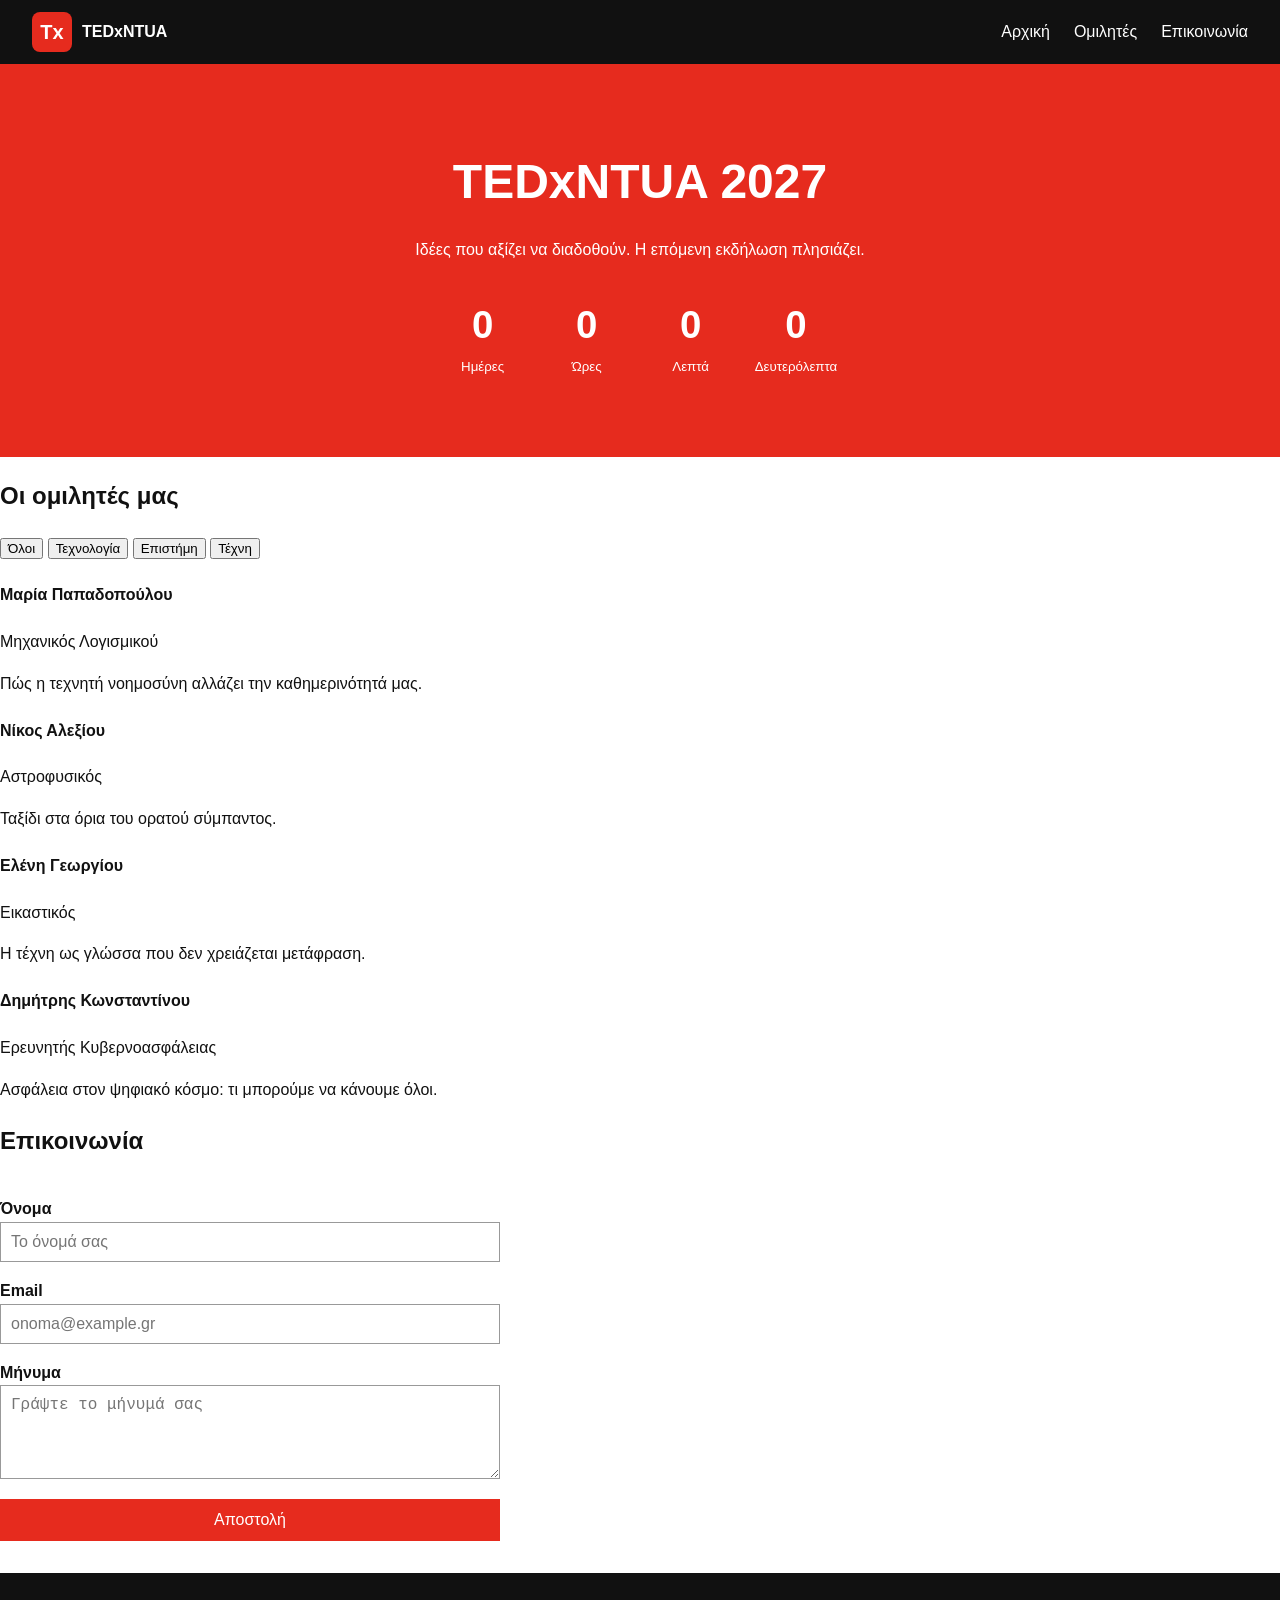
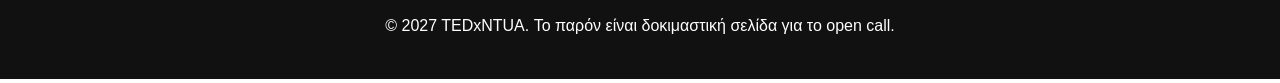
==== index.html @ 9f88c24f "Add files via upload" ====
<!DOCTYPE html>
<html lang="en">
<head>
  <meta charset="UTF-8">
  <title>TEDxNTUA 2027</title>
  <link rel="stylesheet" href="style.css">
  <script src="script.js"></script>
</head>
<body>

  <header class="site-header">
    <a href="#home" class="logo">
      <img src="data:image/svg+xml,%3Csvg xmlns='http://www.w3.org/2000/svg' viewBox='0 0 40 40'%3E%3Crect width='40' height='40' rx='8' fill='%23e62b1e'/%3E%3Ctext x='20' y='27' font-size='20' font-family='Arial' font-weight='bold' fill='white' text-anchor='middle'%3ETx%3C/text%3E%3C/svg%3E" width="40" height="40">
      TEDxNTUA
    </a>
    <button id="menu-toggle" class="menu-toggle" aria-label="Μενού">☰</button>
    <nav>
      <ul class="nav-links" id="nav-links">
        <li><a href="#home">Αρχική</a></li>
        <li><a href="#speakers">Ομιλητές</a></li>
        <li><a href="#contact">Επικοινωνία</a></li>
      </ul>
    </nav>
  </header>

  <main>
    <section id="home" class="hero">
      <h1>TEDxNTUA 2027</h1>
      <p>Ιδέες που αξίζει να διαδοθούν. Η επόμενη εκδήλωση πλησιάζει.</p>
      <div class="countdown"> 
        <div><span id="days">0</span><small>Ημέρες</small></div>
        <div><span id="hours">0</span><small>Ώρες</small></div>
        <div><span id="minutes">0</span><small>Λεπτά</small></div>
        <div><span id="seconds">0</span><small>Δευτερόλεπτα</small></div>
      </div>
    </section>

    <section id="speakers" class="section">
      <h2>Οι ομιλητές μας</h2>
      <div class="filters">
        <button class="filter-btn active" data-filter="all">Όλοι</button>
        <button class="filter-btn" data-filter="tech">Τεχνολογία</button>
        <button class="filter-btn" data-filter="science">Επιστήμη</button>
        <button class="filter-btn" data-filter="art">Τέχνη</button>
      </div>

      <div class="speakers-grid">
        <article class="speaker-card" data-category="tech">
          <h4>Μαρία Παπαδοπούλου</h4>
          <p class="role">Μηχανικός Λογισμικού</p>
          <p>Πώς η τεχνητή νοημοσύνη αλλάζει την καθημερινότητά μας.</p>
        </article>
        <article class="speaker-card" data-category="science">
          <h4>Νίκος Αλεξίου</h4>
          <p class="role">Αστροφυσικός</p>
          <p>Ταξίδι στα όρια του ορατού σύμπαντος.</p>
        </article>
        <article class="speaker-card" data-category="art">
          <h4>Ελένη Γεωργίου</h4>
          <p class="role">Εικαστικός</p>
          <p>Η τέχνη ως γλώσσα που δεν χρειάζεται μετάφραση.</p>
        </article>
        <article class="speaker-card" data-category="tech">
          <h4>Δημήτρης Κωνσταντίνου</h4>
          <p class="role">Ερευνητής Κυβερνοασφάλειας</p>
          <p>Ασφάλεια στον ψηφιακό κόσμο: τι μπορούμε να κάνουμε όλοι.</p>
        </article>
      </div>
    </section>

    <section id="contact" class="section">
      <h2>Επικοινωνία</h2>
      <form id="contact-form">
        <label for="name">Όνομα</label>
        <input type="text" id="name" name="name" placeholder="Το όνομά σας">

        <label for="email">Email</label>
        <input type="text" id="e-mail" name="email" placeholder="onoma@example.gr">

        <label for="message">Μήνυμα</label>
        <textarea id="message" name="message" rows="4" placeholder="Γράψτε το μήνυμά σας"></textarea>

        <button type="submit" class="submit-btn">Αποστολή</button>
        <p id="form-message"></p>
      </form>
    </section>
  </main>

  <footer class="site-footer">
    <p>© 2027 TEDxNTUA. Το παρόν είναι δοκιμαστική σελίδα για το open call.</p>
  </footer>

</body>
</html>
---- style.css ----
:root {
  --red: #e62b1e;
  --black: #111111;
  --white: #ffffff;
  --grey: #f3f3f3;
}

body {
  margin: 0;
  font-family: Arial, Helvetica, sans-serif;
  color: var(--black);
  background: var(--white);
  line-height: 1.6;
}

/* Header */
.site-header {
  display: flex;
  justify-content: space-between;
  align-items: center;
  padding: 12px 32px;
  background: var(--black);
}

.logo {
  display: flex;
  align-items: center;
  gap: 10px;
  color: var(--white);
  font-weight: bold;
  text-decoration: none;
}

.nav-links {
  display: flex;
  gap: 24px;
  list-style: none;
  margin: 0;
  padding: 0;
}

.nav-links a {
  color: var(--white);
  text-decoration: none;
}

.nav-links a:hover {
  color: var(--red);
}

.menu-toggle {
  display: none;
  background: none;
  border: none;
  color: var(--white);
  font-size: 1.6rem;
  cursor: pointer;
}

/* Hero */
.hero {
  text-align: center;
  padding: 80px 20px;
  background: var(--red);
  color: var(--white);
}

.hero h1 {
  font-size: 3rem;
  margin: 0 0 8px;
}

.countdown {
  display: flex;
  justify-content: center;
  gap: 24px;
  margin-top: 32px;
}

.countdown div {
  display: flex;
  flex-direction: column;
  min-width: 80px;
}

.countdown span {
  font-size: 2.4rem;
  font-weight: bold;
}

/* Sections for speakers */



/* Form */
form {
  display: flex;
  flex-direction: column;
  max-width: 500px;
}

label {
  margin-top: 16px;
  font-weight: bold;
}

input,
textarea {
  padding: 10px;
  border: 1px solid #999;
  font-size: 1rem;
}

.submit-btn {
  margin-top: 20px;
  padding: 12px;
  background: var(--red);
  color: var(--white);
  border: none;
  font-size: 1rem;
  cursor: pointer;
}

#form-message.error {
  color: #c00000;
}

#form-message.success {
  color: #2e7d32;
}

/* Footer */
.site-footer {
  text-align: center;
  padding: 24px;
  background: var(--black);
  color: var(--white);
}

/* Mobile */
@media (max-width: 768) {
  .menu-toggle {
    display: block;
  }

  .nav-links {
    display: none;
    flex-direction: column;
    position: absolute;
    top: 64px;
    right: 0;
    left: 0;
    padding: 16px 32px;
    background: var(--black);
  }

  .nav-links.active {
    display: flex;
  }

  .hero h1 {
    font-size: 2rem;
  }

  .countdown {
    gap: 8px;
  }
}
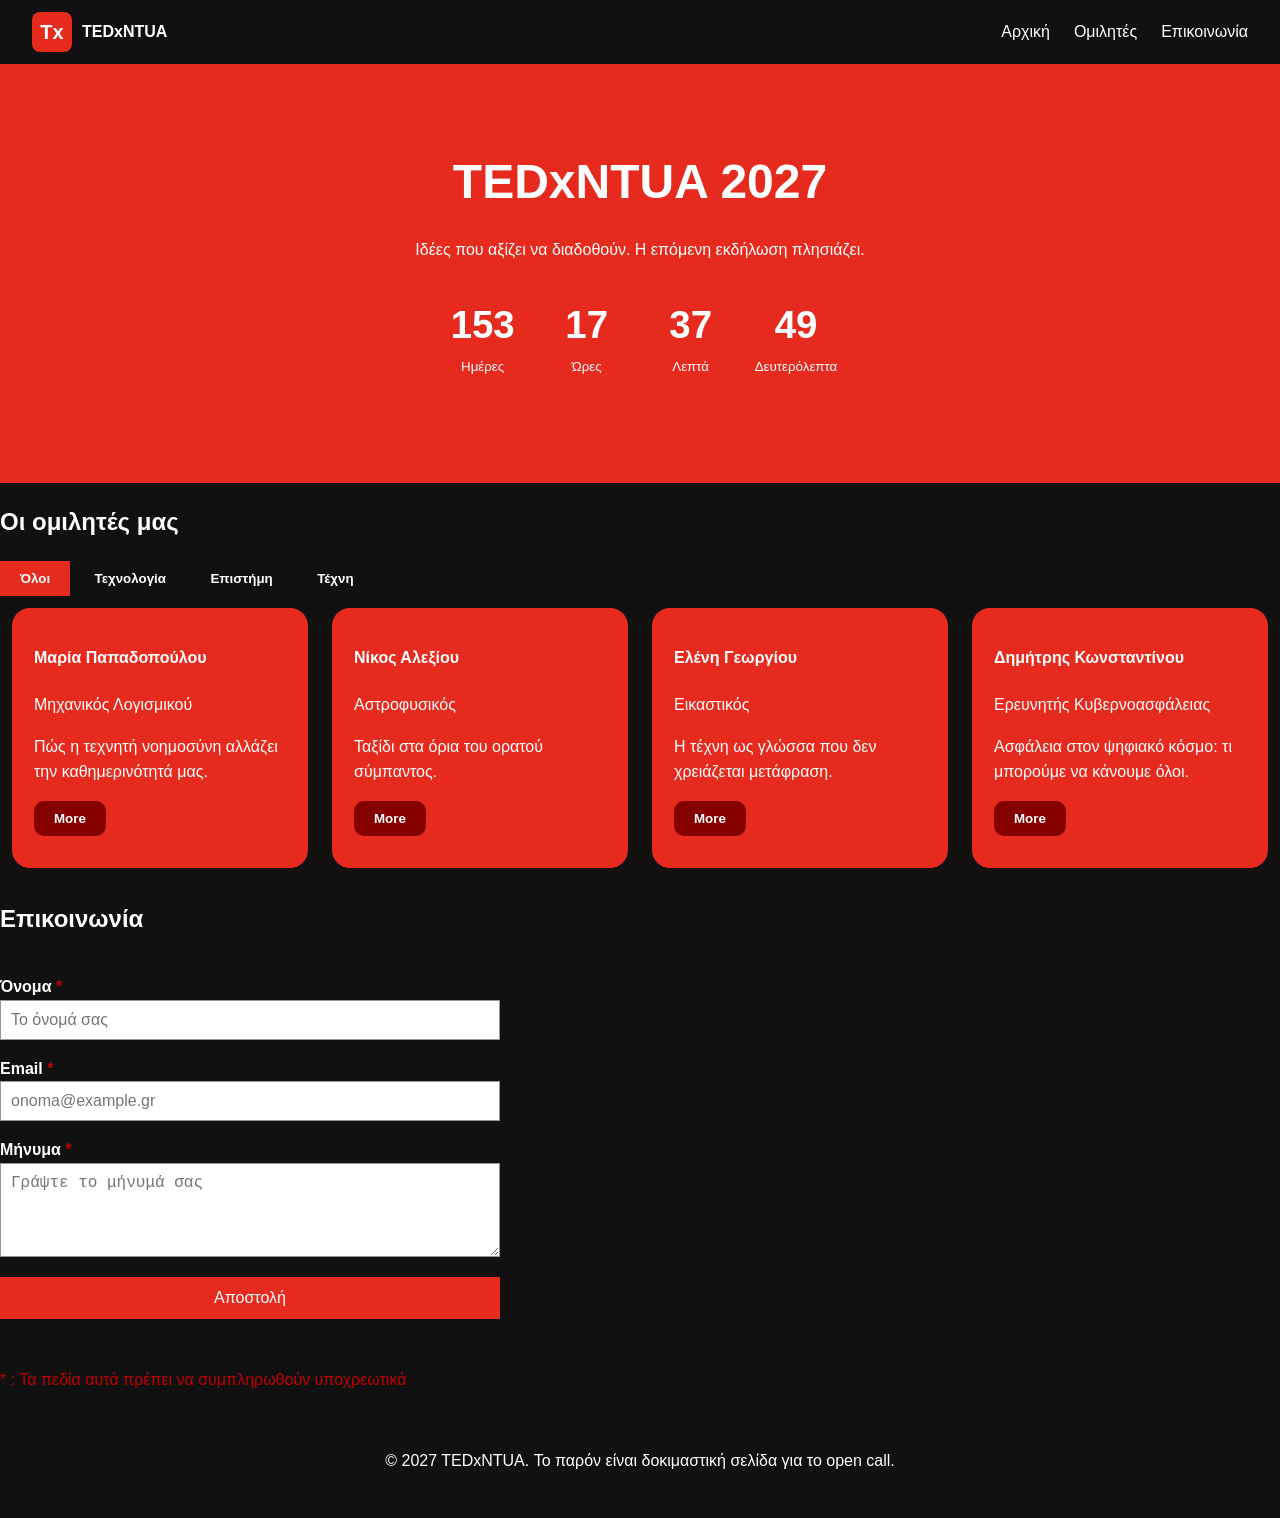
==== commit 920ef708: "Update HTML CSS and JavaScript" ====
--- a/index.html
+++ b/index.html
@@ -4,7 +4,7 @@
   <meta charset="UTF-8">
   <title>TEDxNTUA 2027</title>
   <link rel="stylesheet" href="style.css">
-  <script src="script.js"></script>
+
 </head>
 <body>
 
@@ -33,6 +33,8 @@
         <div><span id="minutes">0</span><small>Λεπτά</small></div>
         <div><span id="seconds">0</span><small>Δευτερόλεπτα</small></div>
       </div>
+      <br><div><span id="hidden1"></span></div>
+      <div><span id="hidden2"></span></div>
     </section>
 
     <section id="speakers" class="section">
@@ -45,25 +47,33 @@
       </div>
 
       <div class="speakers-grid">
-        <article class="speaker-card" data-category="tech">
+        <article class="speaker-card" data-category="tech"><span class="speaker-box">
           <h4>Μαρία Παπαδοπούλου</h4>
           <p class="role">Μηχανικός Λογισμικού</p>
           <p>Πώς η τεχνητή νοημοσύνη αλλάζει την καθημερινότητά μας.</p>
+          <button id="btn1" class="speaker-btn" type="button">More</button>
+          <p id="speaker1"></p></span>
         </article>
-        <article class="speaker-card" data-category="science">
+        <article class="speaker-card" data-category="science"><span class="speaker-box">
           <h4>Νίκος Αλεξίου</h4>
           <p class="role">Αστροφυσικός</p>
           <p>Ταξίδι στα όρια του ορατού σύμπαντος.</p>
+          <button id="btn2" class="speaker-btn" type="button" href="">More</button>
+          <p id="speaker2"></p></span>
         </article>
-        <article class="speaker-card" data-category="art">
+        <article class="speaker-card" data-category="art"><span class="speaker-box">
           <h4>Ελένη Γεωργίου</h4>
           <p class="role">Εικαστικός</p>
           <p>Η τέχνη ως γλώσσα που δεν χρειάζεται μετάφραση.</p>
+          <button id="btn3" class="speaker-btn" type="button" href="">More</button>
+          <p id="speaker3"></p></span>
         </article>
-        <article class="speaker-card" data-category="tech">
+        <article class="speaker-card" data-category="tech"><span class="speaker-box">
           <h4>Δημήτρης Κωνσταντίνου</h4>
           <p class="role">Ερευνητής Κυβερνοασφάλειας</p>
           <p>Ασφάλεια στον ψηφιακό κόσμο: τι μπορούμε να κάνουμε όλοι.</p>
+          <button id="btn4" class="speaker-btn" type="button" href="">More</button>
+          <p id="speaker4"></p></span>
         </article>
       </div>
     </section>
@@ -71,17 +81,19 @@
     <section id="contact" class="section">
       <h2>Επικοινωνία</h2>
       <form id="contact-form">
-        <label for="name">Όνομα</label>
+        <label for="name">Όνομα<span class="mandatoryText"> *</span></label>
         <input type="text" id="name" name="name" placeholder="Το όνομά σας">
 
-        <label for="email">Email</label>
-        <input type="text" id="e-mail" name="email" placeholder="onoma@example.gr">
+        <label for="email">Email<span class="mandatoryText"> *</span></label>
+        <input type="text" id="email" name="email" placeholder="onoma@example.gr">
+        <!--Αλλαγή του id="e-mail" σε id="email". Ανάλογη αλλαγή του id στο αντίστοιχο κομμάτι του JS κώδικα-->
 
-        <label for="message">Μήνυμα</label>
+        <label for="message">Μήνυμα<span class="mandatoryText"> *</span></label>
         <textarea id="message" name="message" rows="4" placeholder="Γράψτε το μήνυμά σας"></textarea>
 
         <button type="submit" class="submit-btn">Αποστολή</button>
         <p id="form-message"></p>
+        <p id="mandatory-text">* : Τα πεδία αυτά πρέπει να συμπληρωθούν υποχρεωτικά</p>
       </form>
     </section>
   </main>
@@ -90,5 +102,6 @@
     <p>© 2027 TEDxNTUA. Το παρόν είναι δοκιμαστική σελίδα για το open call.</p>
   </footer>
 
+  <script src="script.js"></script>
 </body>
 </html>
--- a/style.css
+++ b/style.css
@@ -9,7 +9,7 @@
   margin: 0;
   font-family: Arial, Helvetica, sans-serif;
   color: var(--black);
-  background: var(--white);
+  background: var(--black);
   line-height: 1.6;
 }
 
@@ -88,9 +88,92 @@
   font-weight: bold;
 }
 
+#hidden1 {
+  display: flex;
+  justify-content: center;
+  font-size: 2rem;
+  font-weight: bold;
+}
+
+#hidden2 {
+  display: flex;
+  justify-content: center;
+  font-size: 2rem;
+  font-weight: bold;
+}
+
 /* Sections for speakers */
 
-
+.section {
+  background-color: var(--black);
+  color: var(--white);
+}
+
+.filters div {
+  display: flex;
+  flex-direction: column;
+  min-width: 80px;
+}
+
+.filter-btn {
+  background-color: var(--black);
+  color: var(--white);
+  display:inline;
+  padding: 10px 20px;
+  border: 0px;
+  transition: background-color 0.25s;
+  font-weight: bold;
+  cursor: pointer;
+  
+}
+
+.filter-btn:hover,
+.filter-btn.active {
+  background-color: var(--red);
+
+}
+
+.speakers-grid {
+
+  display: flex;
+  align-items: center;
+}
+
+.speaker-box {
+  display: inline-block;
+  background-color: var(--red);
+  color: var(--white);
+  padding: 16px 22px;
+  margin: 12px;
+  border: 0px;
+  border-radius: 18px;
+  max-width: 320px;
+  width: fit-content;
+  box-sizing: border-box;
+  overflow-wrap: break-word;
+  transition: background-color 0.25s;
+}
+
+.speaker-box:hover {
+  background-color: #860000;
+}
+
+.speaker-btn {
+  background-color: #860000;
+  color: var(--white);
+  display:inline;
+  padding: 10px 20px;
+  border: 0px;
+  border-radius: 10px;
+  transition: background-color 0.25s;
+  font-weight: bold;
+  cursor: pointer;
+  transition: background-color 0.25s;  
+}
+
+.speaker-btn:hover {
+  background-color: var(--red);
+}
 
 /* Form */
 form {
@@ -102,6 +185,14 @@
 label {
   margin-top: 16px;
   font-weight: bold;
+}
+
+.mandatoryText {
+  color: #c00000;
+}
+
+#mandatory-text {
+  color: #c00000;
 }
 
 input,
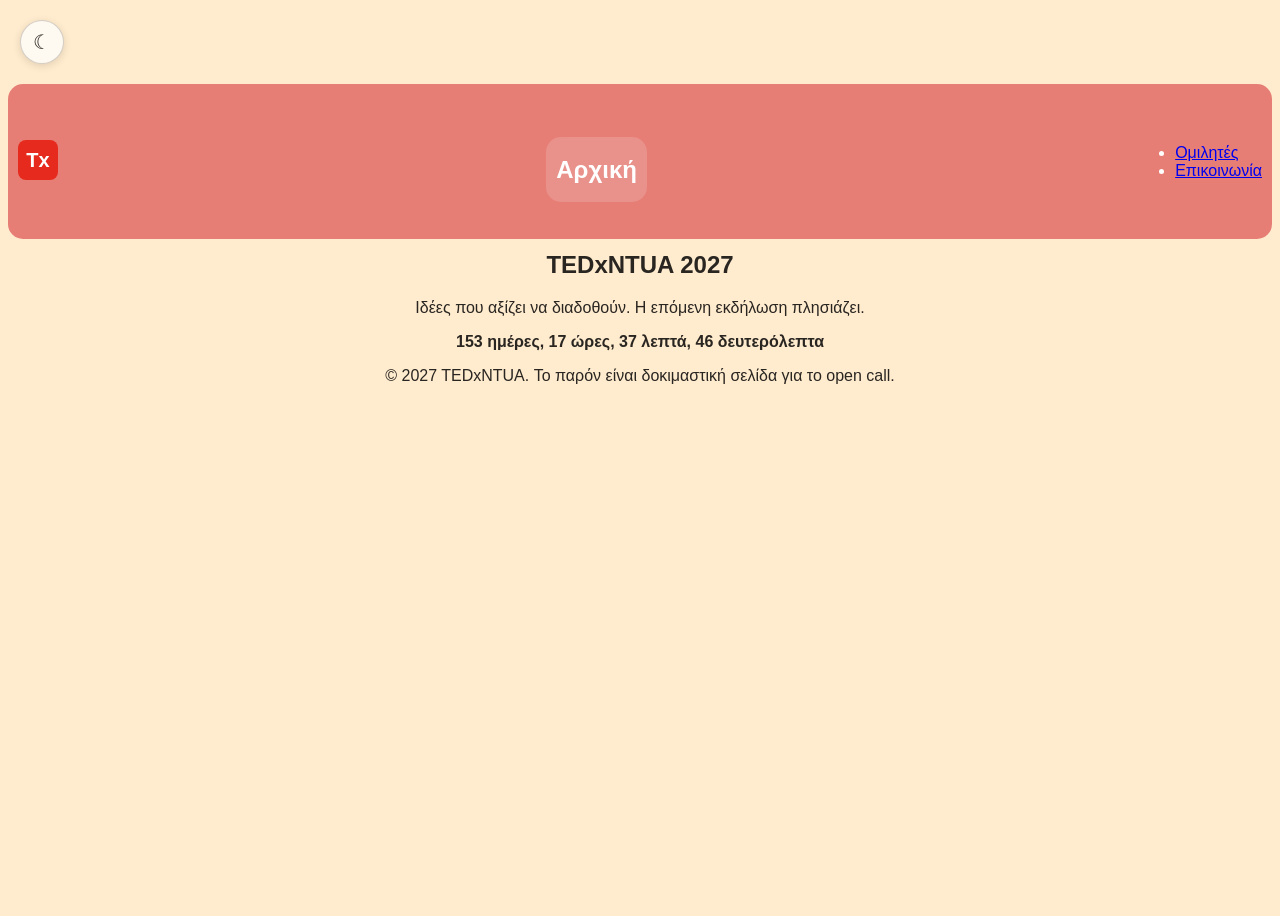
==== commit f4de7974: "Merge c635d802af58a04723cc4890bc1bf04b3b011d96 into f40c5a14f1881b2fcc44dd450887e048344ab71b" ====
--- a/index.html
+++ b/index.html
@@ -1,107 +1,80 @@
-<!DOCTYPE html>
-<html lang="en">
-<head>
-  <meta charset="UTF-8">
-  <title>TEDxNTUA 2027</title>
-  <link rel="stylesheet" href="style.css">
-
-</head>
-<body>
-
-  <header class="site-header">
-    <a href="#home" class="logo">
-      <img src="data:image/svg+xml,%3Csvg xmlns='http://www.w3.org/2000/svg' viewBox='0 0 40 40'%3E%3Crect width='40' height='40' rx='8' fill='%23e62b1e'/%3E%3Ctext x='20' y='27' font-size='20' font-family='Arial' font-weight='bold' fill='white' text-anchor='middle'%3ETx%3C/text%3E%3C/svg%3E" width="40" height="40">
-      TEDxNTUA
-    </a>
-    <button id="menu-toggle" class="menu-toggle" aria-label="Μενού">☰</button>
-    <nav>
-      <ul class="nav-links" id="nav-links">
-        <li><a href="#home">Αρχική</a></li>
-        <li><a href="#speakers">Ομιλητές</a></li>
-        <li><a href="#contact">Επικοινωνία</a></li>
-      </ul>
-    </nav>
-  </header>
-
-  <main>
-    <section id="home" class="hero">
-      <h1>TEDxNTUA 2027</h1>
-      <p>Ιδέες που αξίζει να διαδοθούν. Η επόμενη εκδήλωση πλησιάζει.</p>
-      <div class="countdown"> 
-        <div><span id="days">0</span><small>Ημέρες</small></div>
-        <div><span id="hours">0</span><small>Ώρες</small></div>
-        <div><span id="minutes">0</span><small>Λεπτά</small></div>
-        <div><span id="seconds">0</span><small>Δευτερόλεπτα</small></div>
-      </div>
-      <br><div><span id="hidden1"></span></div>
-      <div><span id="hidden2"></span></div>
-    </section>
-
-    <section id="speakers" class="section">
-      <h2>Οι ομιλητές μας</h2>
-      <div class="filters">
-        <button class="filter-btn active" data-filter="all">Όλοι</button>
-        <button class="filter-btn" data-filter="tech">Τεχνολογία</button>
-        <button class="filter-btn" data-filter="science">Επιστήμη</button>
-        <button class="filter-btn" data-filter="art">Τέχνη</button>
-      </div>
-
-      <div class="speakers-grid">
-        <article class="speaker-card" data-category="tech"><span class="speaker-box">
-          <h4>Μαρία Παπαδοπούλου</h4>
-          <p class="role">Μηχανικός Λογισμικού</p>
-          <p>Πώς η τεχνητή νοημοσύνη αλλάζει την καθημερινότητά μας.</p>
-          <button id="btn1" class="speaker-btn" type="button">More</button>
-          <p id="speaker1"></p></span>
-        </article>
-        <article class="speaker-card" data-category="science"><span class="speaker-box">
-          <h4>Νίκος Αλεξίου</h4>
-          <p class="role">Αστροφυσικός</p>
-          <p>Ταξίδι στα όρια του ορατού σύμπαντος.</p>
-          <button id="btn2" class="speaker-btn" type="button" href="">More</button>
-          <p id="speaker2"></p></span>
-        </article>
-        <article class="speaker-card" data-category="art"><span class="speaker-box">
-          <h4>Ελένη Γεωργίου</h4>
-          <p class="role">Εικαστικός</p>
-          <p>Η τέχνη ως γλώσσα που δεν χρειάζεται μετάφραση.</p>
-          <button id="btn3" class="speaker-btn" type="button" href="">More</button>
-          <p id="speaker3"></p></span>
-        </article>
-        <article class="speaker-card" data-category="tech"><span class="speaker-box">
-          <h4>Δημήτρης Κωνσταντίνου</h4>
-          <p class="role">Ερευνητής Κυβερνοασφάλειας</p>
-          <p>Ασφάλεια στον ψηφιακό κόσμο: τι μπορούμε να κάνουμε όλοι.</p>
-          <button id="btn4" class="speaker-btn" type="button" href="">More</button>
-          <p id="speaker4"></p></span>
-        </article>
-      </div>
-    </section>
-
-    <section id="contact" class="section">
-      <h2>Επικοινωνία</h2>
-      <form id="contact-form">
-        <label for="name">Όνομα<span class="mandatoryText"> *</span></label>
-        <input type="text" id="name" name="name" placeholder="Το όνομά σας">
-
-        <label for="email">Email<span class="mandatoryText"> *</span></label>
-        <input type="text" id="email" name="email" placeholder="onoma@example.gr">
-        <!--Αλλαγή του id="e-mail" σε id="email". Ανάλογη αλλαγή του id στο αντίστοιχο κομμάτι του JS κώδικα-->
-
-        <label for="message">Μήνυμα<span class="mandatoryText"> *</span></label>
-        <textarea id="message" name="message" rows="4" placeholder="Γράψτε το μήνυμά σας"></textarea>
-
-        <button type="submit" class="submit-btn">Αποστολή</button>
-        <p id="form-message"></p>
-        <p id="mandatory-text">* : Τα πεδία αυτά πρέπει να συμπληρωθούν υποχρεωτικά</p>
-      </form>
-    </section>
-  </main>
-
-  <footer class="site-footer">
-    <p>© 2027 TEDxNTUA. Το παρόν είναι δοκιμαστική σελίδα για το open call.</p>
-  </footer>
-
-  <script src="script.js"></script>
-</body>
-</html>+<!DOCTYPE html>
+<html lang="en">
+  
+<head>
+  <meta charset="UTF-8">
+  <title>TEDxNTUA 2027</title>
+  <link rel="stylesheet" href="style.css">
+  <script src="index.js"></script>
+  <script src="buttons.js" defer></script>
+</head>
+
+<body>
+
+  <button class="theme-toggle" type="button" aria-label="Ενεργοποίηση σκοτεινής λειτουργίας" aria-pressed="false" title="Εναλλαγή θέματος">☾</button>
+
+  <header class="site-header">
+    <a href="#home" class="logo">
+      <img src="data:image/svg+xml,%3Csvg xmlns='http://www.w3.org/2000/svg' viewBox='0 0 40 40'%3E%3Crect width='40' height='40' rx='8' fill='%23e62b1e'/%3E%3Ctext x='20' y='27' font-size='20' font-family='Arial' font-weight='bold' fill='white' text-anchor='middle'%3ETx%3C/text%3E%3C/svg%3E" width="40" height="40">
+    </a>
+    <h2>Αρχική</h2>
+    <nav>
+      <ul class="nav-links" id="nav-links">
+        <li><a href="speakers.html">Ομιλητές</a></li>
+        <li><a href="contact.html">Επικοινωνία</a></li>
+      </ul>
+    </nav>
+  </header>
+
+  <main>
+    <section id="home" class="hero">
+      <h1>TEDxNTUA 2027</h1>
+      <p>Ιδέες που αξίζει να διαδοθούν. Η επόμενη εκδήλωση πλησιάζει.</p>
+       <div id="countdown"></div>
+
+    <script>
+        const targetDate = new Date(2027, 4, 9 ); // 9 Μαϊού 2027
+
+        function updateCountdown() {
+            const now = new Date();
+            const difference = targetDate.getTime() - now.getTime();
+
+            
+            if (difference <= 0) {
+                document.getElementById("countdown").textContent =
+                    "Το event θα εχρήσει σήμερα!";
+                clearInterval(timer);
+                return;
+            }
+
+            
+            const days = Math.floor(difference / (1000 * 60 * 60 * 24));
+            const hours = Math.floor(
+                (difference / (1000 * 60 * 60)) % 24
+            );
+            const minutes = Math.floor(
+                (difference / (1000 * 60)) % 60
+            );
+            const seconds = Math.floor(
+                (difference / 1000) % 60
+            );
+
+            
+            document.getElementById("countdown").textContent =
+                `${days} ημέρες, ${hours} ώρες, ` +
+                `${minutes} λεπτά, ${seconds} δευτερόλεπτα`;
+        }
+
+        updateCountdown();
+        const timer = setInterval(updateCountdown, 1000);
+    </script>
+
+    
+  </main>
+
+  <footer class="site-footer">
+    <p>© 2027 TEDxNTUA. Το παρόν είναι δοκιμαστική σελίδα για το open call.</p>
+  </footer>
+
+</body>
+</html>
--- a/style.css
+++ b/style.css
@@ -1,259 +1,395 @@
-:root {
-  --red: #e62b1e;
-  --black: #111111;
-  --white: #ffffff;
-  --grey: #f3f3f3;
-}
-
-body {
-  margin: 0;
-  font-family: Arial, Helvetica, sans-serif;
-  color: var(--black);
-  background: var(--black);
-  line-height: 1.6;
-}
-
-/* Header */
-.site-header {
-  display: flex;
-  justify-content: space-between;
-  align-items: center;
-  padding: 12px 32px;
-  background: var(--black);
-}
-
-.logo {
-  display: flex;
-  align-items: center;
-  gap: 10px;
-  color: var(--white);
-  font-weight: bold;
-  text-decoration: none;
-}
-
-.nav-links {
-  display: flex;
-  gap: 24px;
-  list-style: none;
-  margin: 0;
-  padding: 0;
-}
-
-.nav-links a {
-  color: var(--white);
-  text-decoration: none;
-}
-
-.nav-links a:hover {
-  color: var(--red);
-}
-
-.menu-toggle {
-  display: none;
-  background: none;
-  border: none;
-  color: var(--white);
-  font-size: 1.6rem;
-  cursor: pointer;
-}
-
-/* Hero */
-.hero {
-  text-align: center;
-  padding: 80px 20px;
-  background: var(--red);
-  color: var(--white);
-}
-
-.hero h1 {
-  font-size: 3rem;
-  margin: 0 0 8px;
-}
-
-.countdown {
-  display: flex;
-  justify-content: center;
-  gap: 24px;
-  margin-top: 32px;
-}
-
-.countdown div {
-  display: flex;
-  flex-direction: column;
-  min-width: 80px;
-}
-
-.countdown span {
-  font-size: 2.4rem;
-  font-weight: bold;
-}
-
-#hidden1 {
-  display: flex;
-  justify-content: center;
-  font-size: 2rem;
-  font-weight: bold;
-}
-
-#hidden2 {
-  display: flex;
-  justify-content: center;
-  font-size: 2rem;
-  font-weight: bold;
-}
-
-/* Sections for speakers */
-
-.section {
-  background-color: var(--black);
-  color: var(--white);
-}
-
-.filters div {
-  display: flex;
-  flex-direction: column;
-  min-width: 80px;
-}
-
-.filter-btn {
-  background-color: var(--black);
-  color: var(--white);
-  display:inline;
-  padding: 10px 20px;
-  border: 0px;
-  transition: background-color 0.25s;
-  font-weight: bold;
-  cursor: pointer;
-  
-}
-
-.filter-btn:hover,
-.filter-btn.active {
-  background-color: var(--red);
-
-}
-
-.speakers-grid {
-
-  display: flex;
-  align-items: center;
-}
-
-.speaker-box {
-  display: inline-block;
-  background-color: var(--red);
-  color: var(--white);
-  padding: 16px 22px;
-  margin: 12px;
-  border: 0px;
-  border-radius: 18px;
-  max-width: 320px;
-  width: fit-content;
-  box-sizing: border-box;
-  overflow-wrap: break-word;
-  transition: background-color 0.25s;
-}
-
-.speaker-box:hover {
-  background-color: #860000;
-}
-
-.speaker-btn {
-  background-color: #860000;
-  color: var(--white);
-  display:inline;
-  padding: 10px 20px;
-  border: 0px;
-  border-radius: 10px;
-  transition: background-color 0.25s;
-  font-weight: bold;
-  cursor: pointer;
-  transition: background-color 0.25s;  
-}
-
-.speaker-btn:hover {
-  background-color: var(--red);
-}
-
-/* Form */
-form {
-  display: flex;
-  flex-direction: column;
-  max-width: 500px;
-}
-
-label {
-  margin-top: 16px;
-  font-weight: bold;
-}
-
-.mandatoryText {
-  color: #c00000;
-}
-
-#mandatory-text {
-  color: #c00000;
-}
-
-input,
-textarea {
-  padding: 10px;
-  border: 1px solid #999;
-  font-size: 1rem;
-}
-
-.submit-btn {
-  margin-top: 20px;
-  padding: 12px;
-  background: var(--red);
-  color: var(--white);
-  border: none;
-  font-size: 1rem;
-  cursor: pointer;
-}
-
-#form-message.error {
-  color: #c00000;
-}
-
-#form-message.success {
-  color: #2e7d32;
-}
-
-/* Footer */
-.site-footer {
-  text-align: center;
-  padding: 24px;
-  background: var(--black);
-  color: var(--white);
-}
-
-/* Mobile */
-@media (max-width: 768) {
-  .menu-toggle {
-    display: block;
-  }
-
-  .nav-links {
-    display: none;
-    flex-direction: column;
-    position: absolute;
-    top: 64px;
-    right: 0;
-    left: 0;
-    padding: 16px 32px;
-    background: var(--black);
-  }
-
-  .nav-links.active {
-    display: flex;
-  }
-
-  .hero h1 {
-    font-size: 2rem;
-  }
-
-  .countdown {
-    gap: 8px;
-  }
-}+:root {
+    color-scheme: light;
+    --page-bg: blanchedalmond;
+    --surface: #fffaf1;
+    --text: #292521;
+    --header-bg: #e67e76;
+    --section-bg: #e9918b;
+}
+
+body.dark-mode {
+    color-scheme: dark;
+    --page-bg: #001432;
+    --surface: #242a31;
+    --text: #edf0f2;
+    --header-bg: #9e3f3b;
+    --section-bg: #783532;
+}
+
+body{
+    background-color: var(--page-bg);
+    color: var(--text);
+    font-family: Arial, sans-serif;
+    font-size: 16px;
+    align-items: center;
+    justify-content: center;
+    height: 100vh;
+    transition: background-color 0.25s ease, color 0.25s ease;
+}
+
+.theme-toggle {
+    display: inline-grid;
+    place-items: center;
+    width: 2.75rem;
+    height: 2.75rem;
+    margin: 0.75rem;
+    border: 1px solid rgb(41 37 33 / 20%);
+    border-radius: 50%;
+    background: var(--surface);
+    color: var(--text);
+    font-size: 1.25rem;
+    cursor: pointer;
+    box-shadow: 0 2px 8px rgb(0 0 0 / 12%);
+    transition: transform 0.2s ease, background-color 0.25s ease, color 0.25s ease;
+}
+
+.theme-toggle:hover {
+    transform: rotate(-12deg) scale(1.06);
+}
+
+.theme-toggle:focus-visible {
+    outline: 3px solid #e62b1e;
+    outline-offset: 3px;
+}
+
+header {
+    background-color: var(--header-bg);
+    color: white;
+    padding: 10px;
+    display: flex;
+    align-items: center;
+    justify-content: space-between;
+    border-radius: 15px;
+    height: 15vh;
+    position: relative;
+    top: 0.5rem;
+    cursor: pointer;
+    transition: all 0.3s ease;
+    box-shadow: none;
+}
+
+.hero {
+    text-align: center;
+}
+
+h1{
+    align-items: center;
+    text-align: center; 
+    padding: 0;
+    justify-content: center;
+}
+
+p{
+    align-items: center;
+    text-align: center;
+    padding: 0;
+    justify-content: center; 
+}
+
+#countdown {
+    text-align: center;
+    margin: 1rem auto 0;
+    font-weight: 600;
+}
+
+h2{
+    background-color: var(--section-bg);
+    color: white;
+    padding: 10px;
+    display: flex;
+    align-items: center;
+    justify-content: space-between;
+    border-radius: 15px;
+    height: 5vh;
+    position: relative;
+    top: 0.5rem;
+    cursor: pointer;
+    transition: all 0.3s ease;
+    box-shadow: none;
+}
+
+button-1{
+    background: rgb(238, 76, 76);
+    color: white;
+    padding: 5px;
+    border-radius: 15px;
+    height: 5vh;
+    position: relative;
+    top: 0.5rem;
+    cursor: pointer;
+    transition: all 0.3s ease;
+    box-shadow: none;
+}
+
+button-1:hover{
+    background:#e9918b;
+}
+
+button-2{
+    background: rgb(238, 76, 76);
+    color: white;
+    padding: 5px;
+    border-radius: 15px;
+    height: 5vh;
+    position: relative;
+    top: 0.5rem;
+    cursor: pointer;
+    transition: all 0.3s ease;
+    box-shadow: none;
+}
+
+button-2:hover{
+    background:#e9918b;
+}
+
+button-3{
+    background: rgb(238, 76, 76);
+    color: white;
+    padding: 5px;
+    border-radius: 15px;
+    height: 5vh;
+    position: relative;
+    top: 0.5rem;
+    cursor: pointer;
+    transition: all 0.3s ease;
+    box-shadow: none;
+}
+
+button-3:hover{
+    background:#e9918b;
+}
+
+button-4{
+    background: rgb(238, 76, 76);
+    color: white;
+    padding: 5px;
+    border-radius: 15px;
+    height: 5vh;
+    position: relative;
+    top: 0.5rem;
+    cursor: pointer;
+    transition: all 0.3s ease;
+    box-shadow: none;
+}
+
+button-4:hover{
+    background:#e9918b;
+}
+
+.filters {
+    display: flex;
+    flex-wrap: wrap;
+    gap: 0.5rem;
+    margin: 1.5rem 0;
+}
+
+.filter-btn,
+.speaker-details-btn,
+.modal-close {
+    border: 0;
+    border-radius: 0.5rem;
+    cursor: pointer;
+    font: inherit;
+}
+
+.filter-btn,
+.speaker-details-btn {
+    background: rgb(238, 76, 76);
+    color: white;
+    padding: 0.6rem 1rem;
+}
+
+.filter-btn:hover,
+.filter-btn.active,
+.speaker-details-btn:hover {
+    background: #e9918b;
+}
+
+.filter-btn:focus-visible,
+.speaker-details-btn:focus-visible,
+.modal-close:focus-visible {
+    outline: 3px solid #7b211d;
+    outline-offset: 2px;
+}
+
+.speakers-grid {
+    display: grid;
+    grid-template-columns: repeat(auto-fit, minmax(220px, 1fr));
+    gap: 1rem;
+}
+
+.speaker-card {
+    background: var(--surface);
+    color: var(--text);
+    border-radius: 0.75rem;
+    padding: 1.25rem;
+    box-shadow: 0 2px 8px rgb(0 0 0 / 12%);
+}
+
+.speaker-card h3 {
+    text-align: center;
+}
+
+.speaker-card[hidden] {
+    display: none;
+}
+
+.speaker-modal {
+    width: min(90vw, 32rem);
+    border: 0;
+    border-radius: 1rem;
+    padding: 2rem;
+    background: var(--surface);
+    color: var(--text);
+    box-shadow: 0 1rem 3rem rgb(0 0 0 / 30%);
+}
+
+.speaker-modal::backdrop {
+    background: rgb(0 0 0 / 60%);
+}
+
+.speaker-modal h2 {
+    display: block;
+    height: auto;
+    margin: 0 2rem 1rem 0;
+    color: white;
+}
+
+.modal-close {
+    float: right;
+    background: transparent;
+    color: var(--text);
+    font-size: 1.75rem;
+    line-height: 1;
+    padding: 0.25rem 0.5rem;
+}
+
+.modal-role {
+    font-weight: bold;
+}
+
+.contact-page {
+    padding: 1rem 1rem 3rem;
+}
+
+.contact-section {
+    width: min(100%, 42rem);
+    margin: 2rem auto;
+}
+
+.contact-intro {
+    margin-bottom: 1.5rem;
+    text-align: left;
+}
+
+.contact-intro .contact-eyebrow {
+    margin: 0 0 0.5rem;
+    color: rgb(225, 81, 81);
+    font-size: 0.8rem;
+    font-weight: 700;
+    text-align: left;
+    text-transform: uppercase;
+}
+
+.contact-intro h1 {
+    margin: 0 0 0.75rem;
+    font-size: 2rem;
+    text-align: left;
+}
+
+.contact-intro > p:last-child {
+    max-width: 36rem;
+    margin: 0;
+    text-align: left;
+}
+
+#contact-form {
+    display: grid;
+    gap: 1.1rem;
+    padding: 1.5rem;
+    border: 1px solid rgb(127 127 127 / 25%);
+    border-radius: 0.75rem;
+    background: var(--surface);
+    color: var(--text);
+    box-shadow: 0 0.75rem 2rem rgb(0 0 0 / 12%);
+}
+
+.form-field {
+    display: grid;
+    gap: 0.4rem;
+}
+
+.form-field label {
+    font-size: 0.95rem;
+    font-weight: 700;
+}
+
+.form-field input,
+.form-field textarea {
+    box-sizing: border-box;
+    width: 100%;
+    border: 1px solid rgb(127 127 127 / 45%);
+    border-radius: 0.4rem;
+    padding: 0.75rem;
+    background: var(--page-bg);
+    color: var(--text);
+    font: inherit;
+}
+
+.form-field textarea {
+    min-height: 8rem;
+    resize: vertical;
+}
+
+.form-field input:focus-visible,
+.form-field textarea:focus-visible {
+    outline: 3px solid #e62b1e;
+    outline-offset: 2px;
+}
+
+.submit-btn {
+    justify-self: start;
+    border: 0;
+    border-radius: 0.4rem;
+    padding: 0.75rem 1rem;
+    background: rgb(238, 76, 76);
+    color: white;
+    font: inherit;
+    font-weight: 700;
+    cursor: pointer;
+    transition: background-color 0.2s ease, transform 0.2s ease;
+}
+
+.submit-btn:hover {
+    background: #c3312c;
+    transform: translateY(-1px);
+}
+
+.submit-btn:focus-visible {
+    outline: 3px solid #7b211d;
+    outline-offset: 3px;
+}
+
+.form-status {
+    margin: 0;
+    text-align: left;
+}
+
+.form-status.success {
+    color: #167344;
+}
+
+body.dark-mode .contact-intro .contact-eyebrow,
+body.dark-mode .form-status.success {
+    color: #ff9d95;
+}
+
+@media (max-width: 480px) {
+    #contact-form {
+        padding: 1rem;
+    }
+
+    .contact-intro h1 {
+        font-size: 1.7rem;
+    }
+}
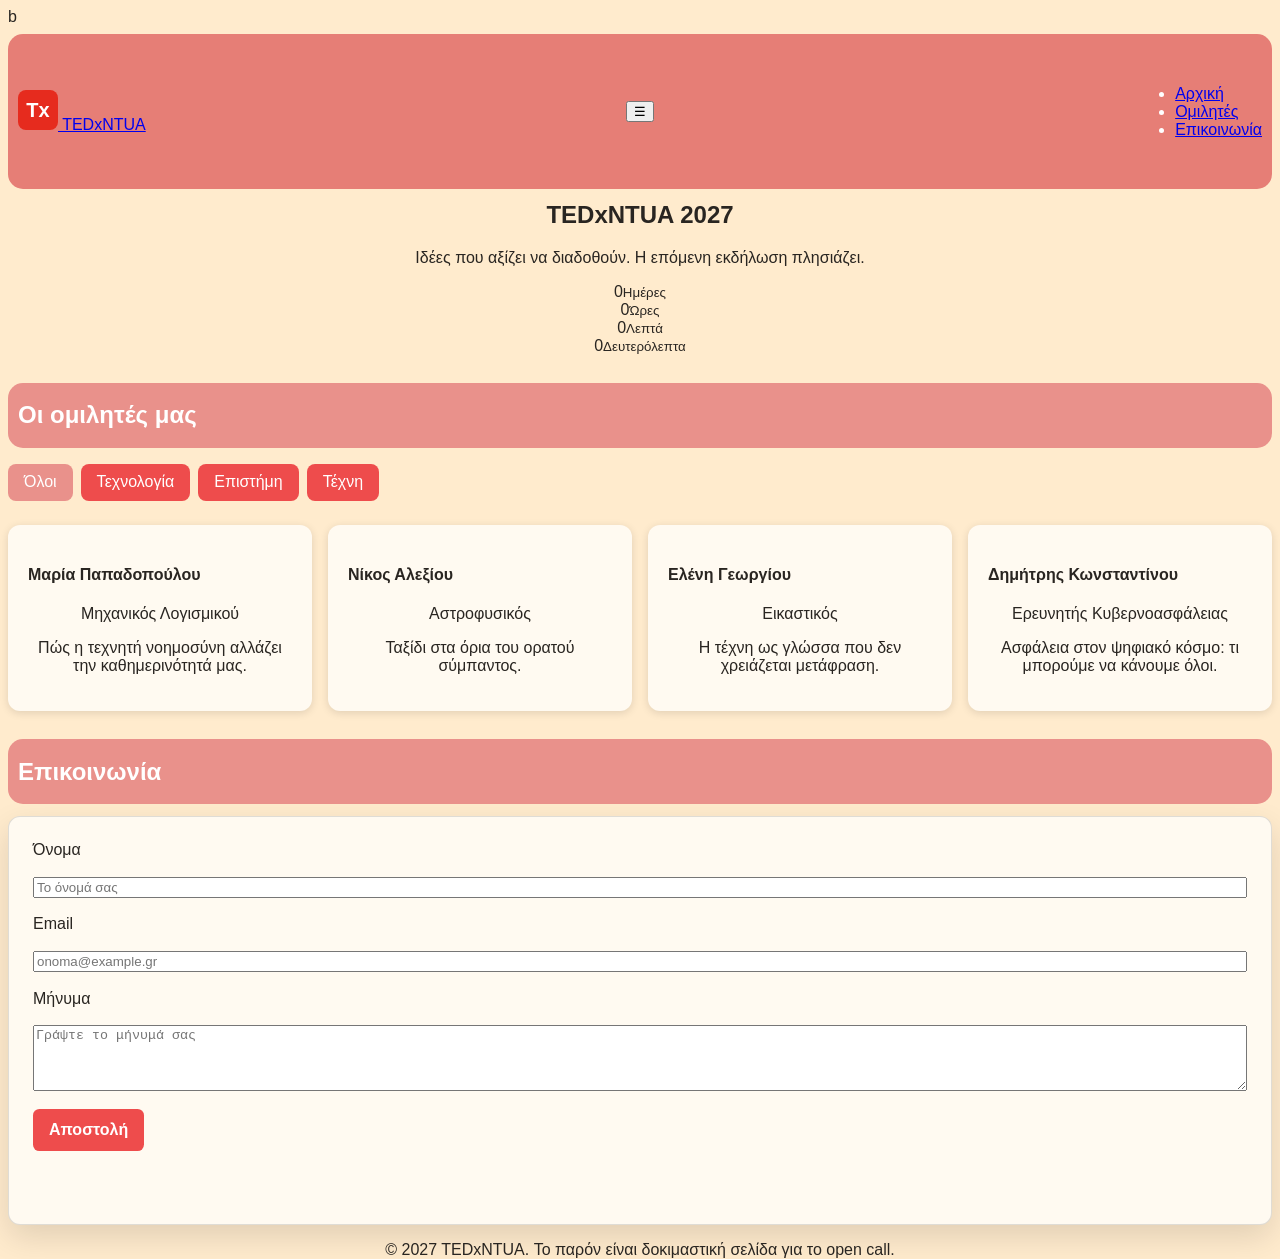
==== commit 0a58a189: "Merge 286945f22056a6c1109039c0dcfdb0dcef107dfd into f40c5a14f1881b2fcc44dd450887e048344ab71b" ====
--- a/index.html
+++ b/index.html
@@ -1,80 +1,94 @@
-<!DOCTYPE html>
-<html lang="en">
-  
-<head>
-  <meta charset="UTF-8">
-  <title>TEDxNTUA 2027</title>
-  <link rel="stylesheet" href="style.css">
-  <script src="index.js"></script>
-  <script src="buttons.js" defer></script>
-</head>
-
-<body>
-
-  <button class="theme-toggle" type="button" aria-label="Ενεργοποίηση σκοτεινής λειτουργίας" aria-pressed="false" title="Εναλλαγή θέματος">☾</button>
-
-  <header class="site-header">
-    <a href="#home" class="logo">
-      <img src="data:image/svg+xml,%3Csvg xmlns='http://www.w3.org/2000/svg' viewBox='0 0 40 40'%3E%3Crect width='40' height='40' rx='8' fill='%23e62b1e'/%3E%3Ctext x='20' y='27' font-size='20' font-family='Arial' font-weight='bold' fill='white' text-anchor='middle'%3ETx%3C/text%3E%3C/svg%3E" width="40" height="40">
-    </a>
-    <h2>Αρχική</h2>
-    <nav>
-      <ul class="nav-links" id="nav-links">
-        <li><a href="speakers.html">Ομιλητές</a></li>
-        <li><a href="contact.html">Επικοινωνία</a></li>
-      </ul>
-    </nav>
-  </header>
-
-  <main>
-    <section id="home" class="hero">
-      <h1>TEDxNTUA 2027</h1>
-      <p>Ιδέες που αξίζει να διαδοθούν. Η επόμενη εκδήλωση πλησιάζει.</p>
-       <div id="countdown"></div>
-
-    <script>
-        const targetDate = new Date(2027, 4, 9 ); // 9 Μαϊού 2027
-
-        function updateCountdown() {
-            const now = new Date();
-            const difference = targetDate.getTime() - now.getTime();
-
-            
-            if (difference <= 0) {
-                document.getElementById("countdown").textContent =
-                    "Το event θα εχρήσει σήμερα!";
-                clearInterval(timer);
-                return;
-            }
-
-            
-            const days = Math.floor(difference / (1000 * 60 * 60 * 24));
-            const hours = Math.floor(
-                (difference / (1000 * 60 * 60)) % 24
-            );
-            const minutes = Math.floor(
-                (difference / (1000 * 60)) % 60
-            );
-            const seconds = Math.floor(
-                (difference / 1000) % 60
-            );
-
-            
-            document.getElementById("countdown").textContent =
-                `${days} ημέρες, ${hours} ώρες, ` +
-                `${minutes} λεπτά, ${seconds} δευτερόλεπτα`;
-        }
-
-        updateCountdown();
-        const timer = setInterval(updateCountdown, 1000);
-    </script>
-
-    
-  </main>
-
-  <footer class="site-footer">
-    <p>© 2027 TEDxNTUA. Το παρόν είναι δοκιμαστική σελίδα για το open call.</p>
-  </footer>
-
-</body>
-</html>
+<!DOCTYPE html>
+<html lang="en">
+<head>
+  <meta charset="UTF-8">
+  <title>TEDxNTUA 2027</title>
+  <link rel="stylesheet" href="style.css">
+  <script src="script.js"></script>
+</head>
+<body>
+  <span>b</span>
+  <header class="site-header">
+    <a href="#home" class="logo">
+      <img src="data:image/svg+xml,%3Csvg xmlns='http://www.w3.org/2000/svg' viewBox='0 0 40 40'%3E%3Crect width='40' height='40' rx='8' fill='%23e62b1e'/%3E%3Ctext x='20' y='27' font-size='20' font-family='Arial' font-weight='bold' fill='white' text-anchor='middle'%3ETx%3C/text%3E%3C/svg%3E" width="40" height="40">
+      TEDxNTUA
+    </a>
+    <button id="menu-toggle" class="menu-toggle" aria-label="Μενού">☰</button>
+    <nav>
+      <ul class="nav-links" id="nav-links">
+        <li><a href="#home">Αρχική</a></li>
+        <li><a href="#speakers">Ομιλητές</a></li>
+        <li><a href="#contact">Επικοινωνία</a></li>
+      </ul>
+    </nav>
+  </header>
+
+  <main>
+    <section id="home" class="hero">
+      <h1>TEDxNTUA 2027</h1>
+      <p>Ιδέες που αξίζει να διαδοθούν. Η επόμενη εκδήλωση πλησιάζει.</p>
+      <div class="countdown"> 
+        <div><span id="days">0</span><small>Ημέρες</small></div>
+        <div><span id="hours">0</span><small>Ώρες</small></div>
+        <div><span id="minutes">0</span><small>Λεπτά</small></div>
+        <div><span id="seconds">0</span><small>Δευτερόλεπτα</small></div>
+      </div>
+    </section>
+
+    <section id="speakers" class="section">
+      <h2>Οι ομιλητές μας</h2>
+      <div class="filters">
+        <button class="filter-btn active" data-filter="all">Όλοι</button>
+        <button class="filter-btn" data-filter="tech">Τεχνολογία</button>
+        <button class="filter-btn" data-filter="science">Επιστήμη</button>
+        <button class="filter-btn" data-filter="art">Τέχνη</button>
+      </div>
+
+      <div class="speakers-grid">
+        <article class="speaker-card" data-category="tech">
+          <h4>Μαρία Παπαδοπούλου</h4>
+          <p class="role">Μηχανικός Λογισμικού</p>
+          <p>Πώς η τεχνητή νοημοσύνη αλλάζει την καθημερινότητά μας.</p>
+        </article>
+        <article class="speaker-card" data-category="science">
+          <h4>Νίκος Αλεξίου</h4>
+          <p class="role">Αστροφυσικός</p>
+          <p>Ταξίδι στα όρια του ορατού σύμπαντος.</p>
+        </article>
+        <article class="speaker-card" data-category="art">
+          <h4>Ελένη Γεωργίου</h4>
+          <p class="role">Εικαστικός</p>
+          <p>Η τέχνη ως γλώσσα που δεν χρειάζεται μετάφραση.</p>
+        </article>
+        <article class="speaker-card" data-category="tech">
+          <h4>Δημήτρης Κωνσταντίνου</h4>
+          <p class="role">Ερευνητής Κυβερνοασφάλειας</p>
+          <p>Ασφάλεια στον ψηφιακό κόσμο: τι μπορούμε να κάνουμε όλοι.</p>
+        </article>
+      </div>
+    </section>
+
+    <section id="contact" class="section">
+      <h2>Επικοινωνία</h2>
+      <form id="contact-form">
+        <label for="name">Όνομα</label>
+        <input type="text" id="name" name="name" placeholder="Το όνομά σας">
+
+        <label for="email">Email</label>
+        <input type="text" id="e-mail" name="email" placeholder="onoma@example.gr">
+
+        <label for="message">Μήνυμα</label>
+        <textarea id="message" name="message" rows="4" placeholder="Γράψτε το μήνυμά σας"></textarea>
+
+        <button type="submit" class="submit-btn">Αποστολή</button>
+        <p id="form-message"></p>
+      </form>
+    </section>
+  </main>
+
+  <footer class="site-footer">
+    <p>© 2027 TEDxNTUA. Το παρόν είναι δοκιμαστική σελίδα για το open call.</p>
+  </footer>
+
+</body>
+</html>
